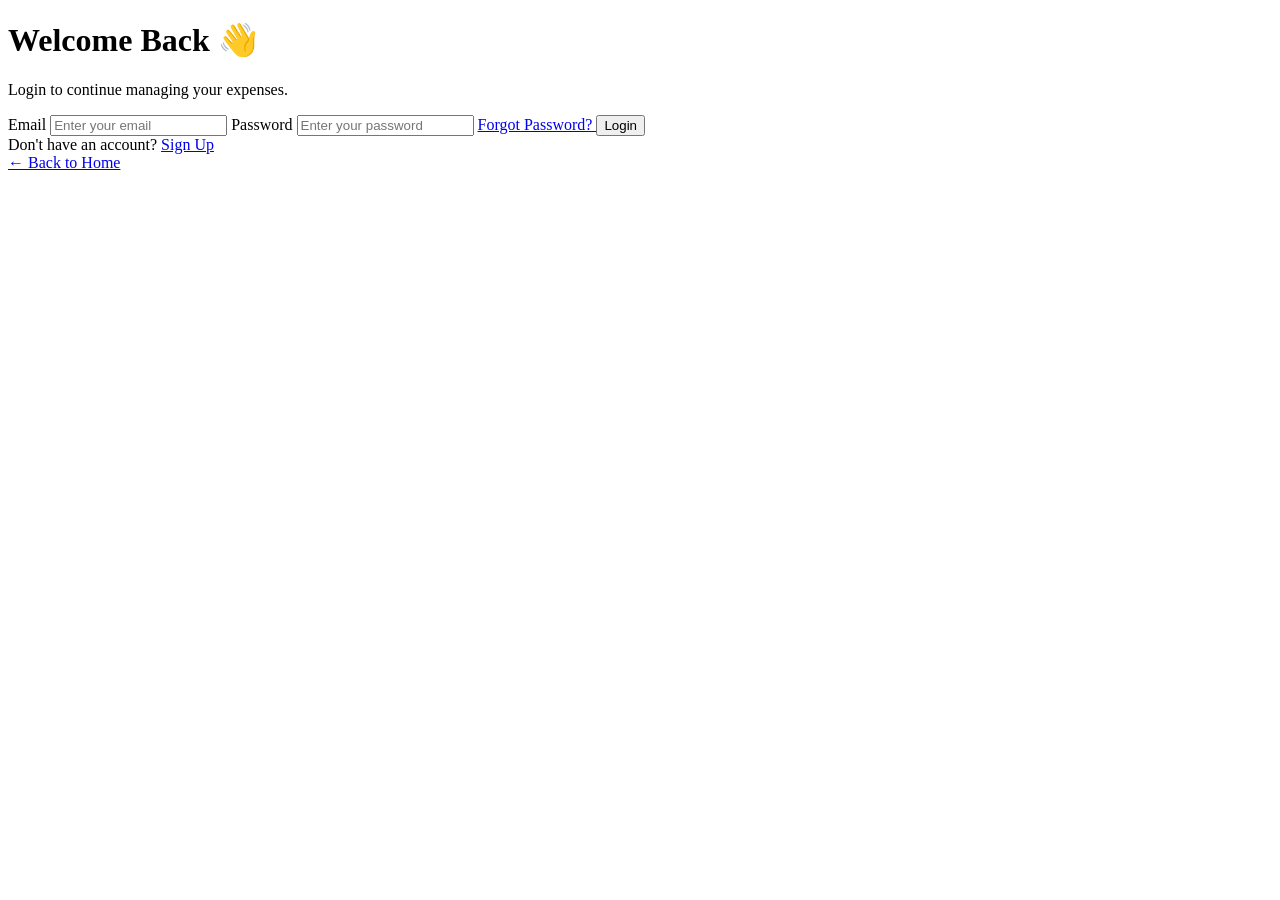
==== login.html @ 6c7873c5 "Create login.html" ====
<!DOCTYPE html>
<html lang="en">
<head>
    <meta charset="UTF-8">
    <meta name="viewport" content="width=device-width, initial-scale=1.0">
    <title>Login | Expense Tracker</title>

    <link rel="stylesheet" href="css/login.css">

    <link href="https://fonts.googleapis.com/css2?family=Poppins:wght@300;400;500;600;700&display=swap" rel="stylesheet">
</head>

<body>

<div class="container">

    <div class="login-card">

        <h1>Welcome Back 👋</h1>

        <p>Login to continue managing your expenses.</p>

        <form>

            <label>Email</label>

            <input
                type="email"
                placeholder="Enter your email"
                required
            >

            <label>Password</label>

            <input
                type="password"
                placeholder="Enter your password"
                required
            >

            <a href="#" class="forgot-password">
                Forgot Password?
            </a>

            <button type="submit">
                Login
            </button>

        </form>

        <div class="bottom-text">

            Don't have an account?

            <a href="signup.html">
                Sign Up
            </a>

        </div>

        <div class="back-home">

            <a href="index.html">
                ← Back to Home
            </a>

        </div>

    </div>

</div>

</body>
</html>
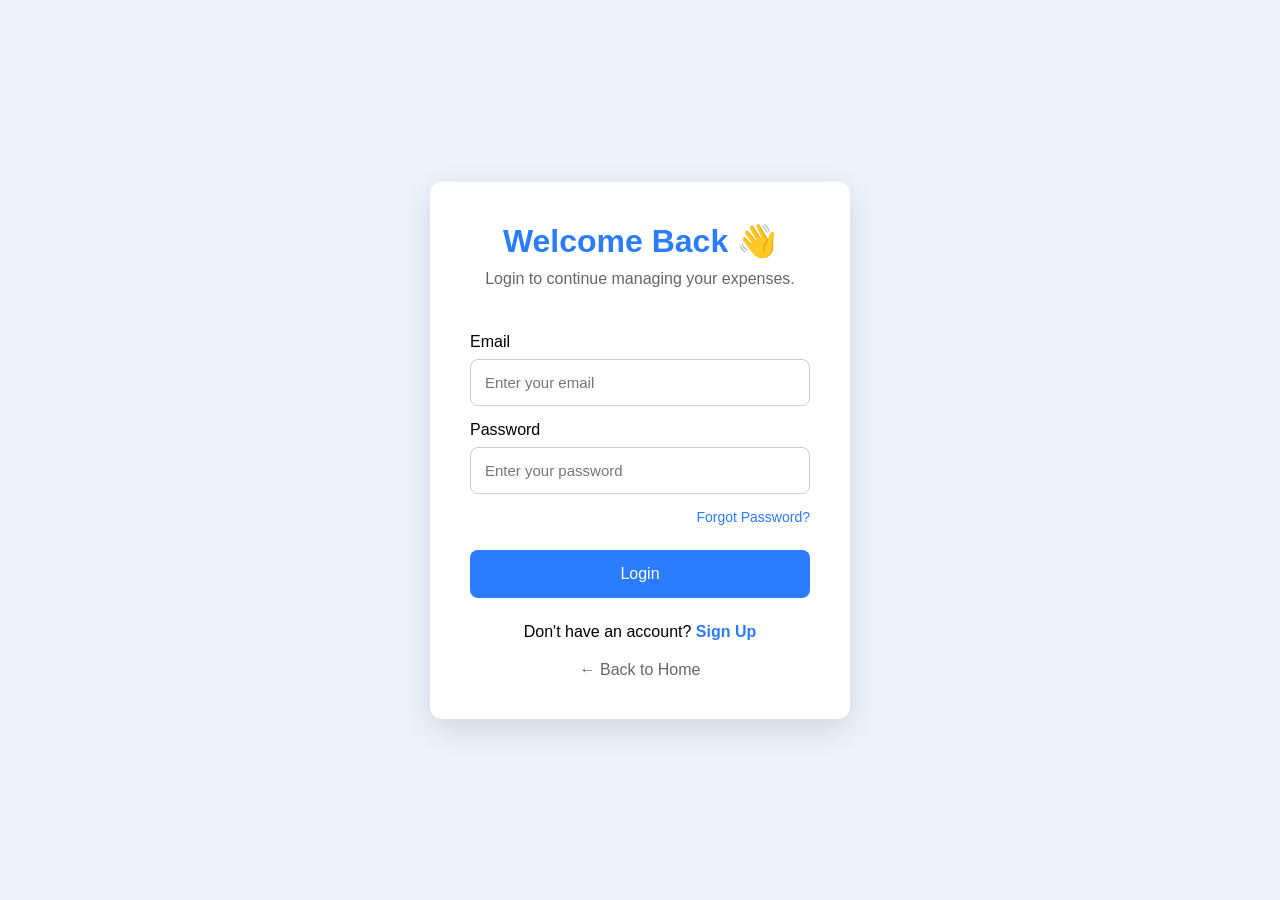
==== commit 985637f3: "Update login.html" ====
--- a/login.html
+++ b/login.html
@@ -69,6 +69,7 @@
     </div>
 
 </div>
-
+<script type="module" src="js/firebase.js"></script>
+<script type="module" src="js/login.js"></script>
 </body>
 </html>
--- a/css/login.css
+++ b/css/login.css
@@ -0,0 +1,197 @@
+*{
+    margin:0;
+    padding:0;
+    box-sizing:border-box;
+}
+
+body{
+
+    font-family:'Poppins',sans-serif;
+
+    background:#eef3fb;
+
+    display:flex;
+
+    justify-content:center;
+
+    align-items:center;
+
+    min-height:100vh;
+
+}
+
+.container{
+
+    width:100%;
+
+    display:flex;
+
+    justify-content:center;
+
+    align-items:center;
+
+    padding:20px;
+
+}
+
+.login-card{
+
+    width:420px;
+
+    background:white;
+
+    padding:40px;
+
+    border-radius:12px;
+
+    box-shadow:0 10px 30px rgba(0,0,0,.12);
+
+}
+
+.login-card h1{
+
+    text-align:center;
+
+    color:#2b7cff;
+
+    margin-bottom:10px;
+
+}
+
+.login-card p{
+
+    text-align:center;
+
+    color:#666;
+
+    margin-bottom:30px;
+
+}
+
+form{
+
+    display:flex;
+
+    flex-direction:column;
+
+}
+
+label{
+
+    margin-top:15px;
+
+    margin-bottom:8px;
+
+    font-weight:500;
+
+}
+
+input{
+
+    padding:14px;
+
+    border:1px solid #ccc;
+
+    border-radius:8px;
+
+    font-size:15px;
+
+    outline:none;
+
+    transition:.3s;
+
+}
+
+input:focus{
+
+    border-color:#2b7cff;
+
+}
+
+.forgot-password{
+
+    text-decoration:none;
+
+    color:#2b7cff;
+
+    margin-top:15px;
+
+    margin-bottom:25px;
+
+    font-size:14px;
+
+    align-self:flex-end;
+
+}
+
+button{
+
+    padding:15px;
+
+    background:#2b7cff;
+
+    color:white;
+
+    border:none;
+
+    border-radius:8px;
+
+    font-size:16px;
+
+    cursor:pointer;
+
+    transition:.3s;
+
+}
+
+button:hover{
+
+    background:#145ed4;
+
+}
+
+.bottom-text{
+
+    margin-top:25px;
+
+    text-align:center;
+
+}
+
+.bottom-text a{
+
+    text-decoration:none;
+
+    color:#2b7cff;
+
+    font-weight:600;
+
+}
+
+.back-home{
+
+    text-align:center;
+
+    margin-top:20px;
+
+}
+
+.back-home a{
+
+    text-decoration:none;
+
+    color:#666;
+
+}
+
+@media(max-width:500px){
+
+.login-card{
+
+    width:100%;
+
+    padding:30px;
+
+}
+
+}
